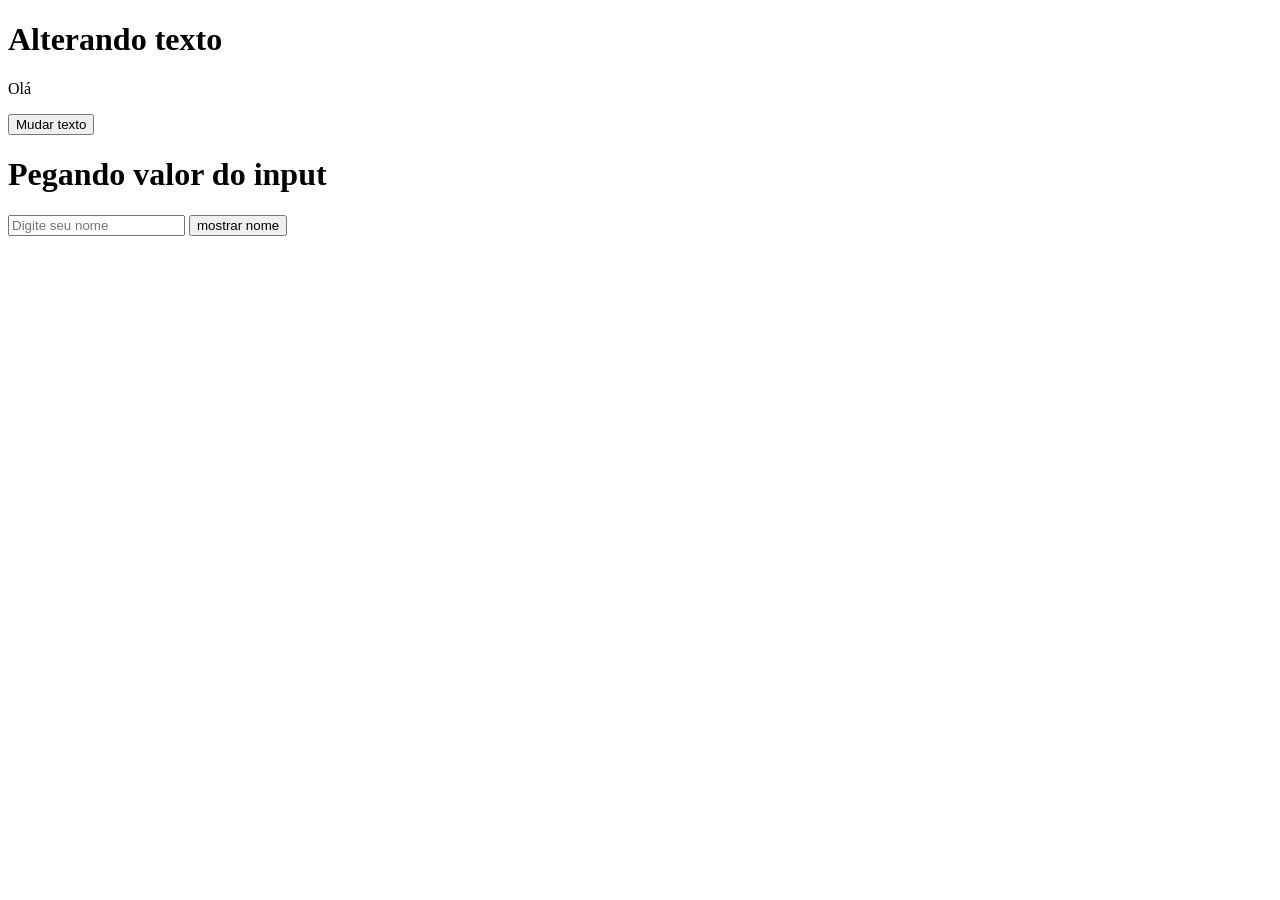
==== praticas-js/index.html @ 42688fa2 "inicio js" ====
<!DOCTYPE html>
<html lang="en">

<head>
    <meta charset="UTF-8">
    <meta http-equiv="X-UA-Compatible" content="IE=edge">
    <meta name="viewport" content="width=p, initial-scale=1.0">
    <title>Document</title>
</head>

<body>
    <h1>Alterando texto</h1>
    <p id="texto">Olá</p>

    <button onclick="mudarTexto()">Mudar texto</button>

    <div>
        <h1>Pegando valor do input</h1>
        <input type="text" id="nome" placeholder="Digite seu nome">

        <button onclick="mostrarNome()">mostrar nome</button>

        <p id="resultado"></p>

    </div>
</body>

<script src="script.js"></script>

</html>
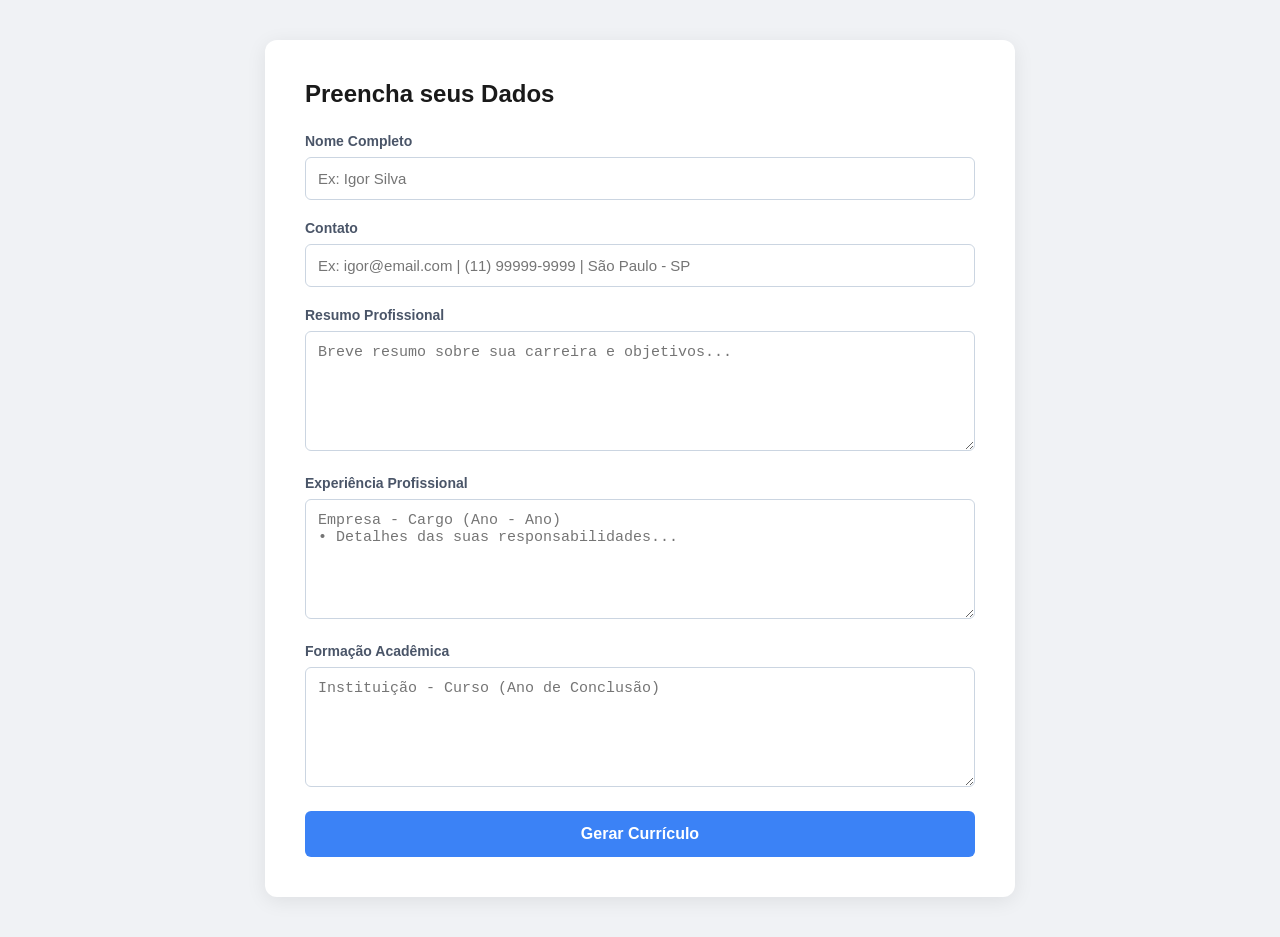
==== commit bcdd9710: "gerador curriculo" ====
--- a/praticas-js/index.html
+++ b/praticas-js/index.html
@@ -1,30 +1,77 @@
 <!DOCTYPE html>
-<html lang="en">
+<html lang="pt-BR">
+<head>
+  <meta charset="UTF-8">
+  <meta name="viewport" content="width=device-width, initial-scale=1.0">
+  <title>Gerador de Currículo</title>
+  <link rel="stylesheet" href="style.css">
+</head>
+<body>
 
-<head>
-    <meta charset="UTF-8">
-    <meta http-equiv="X-UA-Compatible" content="IE=edge">
-    <meta name="viewport" content="width=p, initial-scale=1.0">
-    <title>Document</title>
-</head>
+  <div class="conteiner">
+    <!-- Seção do Formulário -->
+    <section id="secao-formulario">
+      <h2>Preencha seus Dados</h2>
+      <form id="formulario-curriculo">
+        <div class="grupo-campo">
+          <label for="entradaNome">Nome Completo</label>
+          <input type="text" id="entradaNome" placeholder="Ex: Igor Silva" required>
+        </div>
 
-<body>
-    <h1>Alterando texto</h1>
-    <p id="texto">Olá</p>
+        <div class="grupo-campo">
+          <label for="entradaContato">Contato</label>
+          <input type="text" id="entradaContato" placeholder="Ex: igor@email.com | (11) 99999-9999 | São Paulo - SP" required>
+        </div>
 
-    <button onclick="mudarTexto()">Mudar texto</button>
+        <div class="grupo-campo">
+          <label for="entradaResumo">Resumo Profissional</label>
+          <textarea id="entradaResumo" placeholder="Breve resumo sobre sua carreira e objetivos..." required></textarea>
+        </div>
 
-    <div>
-        <h1>Pegando valor do input</h1>
-        <input type="text" id="nome" placeholder="Digite seu nome">
+        <div class="grupo-campo">
+          <label for="entradaExperiencia">Experiência Profissional</label>
+          <textarea id="entradaExperiencia" placeholder="Empresa - Cargo (Ano - Ano)&#10;• Detalhes das suas responsabilidades..." required></textarea>
+        </div>
 
-        <button onclick="mostrarNome()">mostrar nome</button>
+        <div class="grupo-campo">
+          <label for="entradaFormacao">Formação Acadêmica</label>
+          <textarea id="entradaFormacao" placeholder="Instituição - Curso (Ano de Conclusão)" required></textarea>
+        </div>
 
-        <p id="resultado"></p>
+        <button type="button" id="botaoGerar">Gerar Currículo</button>
+      </form>
+    </section>
 
-    </div>
+    <!-- Seção do Currículo Estilizado (Escondida por padrão) -->
+    <section id="secao-curriculo" class="escondido">
+      <div class="cartao-curriculo">
+        <div class="cabecalho-curriculo">
+          <h1 id="curriculoNome"></h1>
+          <p id="curriculoContato"></p>
+        </div>
+
+        <div class="corpo-curriculo">
+          <div class="bloco-curriculo">
+            <h3>Sobre Mim</h3>
+            <p id="curriculoResumo"></p>
+          </div>
+
+          <div class="bloco-curriculo">
+            <h3>Experiência Profissional</h3>
+            <p id="curriculoExperiencia"></p>
+          </div>
+
+          <div class="bloco-curriculo">
+            <h3>Formação Acadêmica</h3>
+            <p id="curriculoFormacao"></p>
+          </div>
+        </div>
+      </div>
+      
+      <button type="button" id="botaoVoltar" class="botao-secundario">← Voltar e Editar</button>
+    </section>
+  </div>
+
+  <script src="script.js"></script>
 </body>
-
-<script src="script.js"></script>
-
 </html>
--- a/praticas-js/style.css
+++ b/praticas-js/style.css
@@ -0,0 +1,155 @@
+/* --- Estilos Globais --- */
+body {
+    font-family: 'Segoe UI', Tahoma, Geneva, Verdana, sans-serif;
+    background-color: #f0f2f5;
+    margin: 0;
+    padding: 40px 20px;
+    display: flex;
+    justify-content: center;
+    align-items: center;
+    min-height: 100vh;
+    box-sizing: border-box;
+  }
+  
+  .conteiner {
+    width: 100%;
+    max-width: 750px;
+  }
+  
+  /* Classe utilitária de exibição */
+  .escondido {
+    display: none !important;
+  }
+  
+  /* --- Estilização do Formulário --- */
+  #secao-formulario {
+    background: #ffffff;
+    padding: 40px;
+    border-radius: 12px;
+    box-shadow: 0 4px 20px rgba(0, 0, 0, 0.08);
+  }
+  
+  h2 {
+    color: #1a1a1a;
+    margin-top: 0;
+    margin-bottom: 25px;
+    font-size: 24px;
+  }
+  
+  .grupo-campo {
+    margin-bottom: 20px;
+  }
+  
+  label {
+    display: block;
+    margin-bottom: 8px;
+    font-weight: 600;
+    color: #4a5568;
+    font-size: 14px;
+  }
+  
+  input[type="text"], textarea {
+    width: 100%;
+    padding: 12px;
+    border: 1px solid #cbd5e1;
+    border-radius: 6px;
+    box-sizing: border-box;
+    font-size: 15px;
+    transition: border-color 0.2s;
+  }
+  
+  input[type="text"]:focus, textarea:focus {
+    outline: none;
+    border-color: #3b82f6;
+  }
+  
+  textarea {
+    resize: vertical;
+    height: 120px;
+  }
+  
+  /* --- Botões --- */
+  button {
+    background-color: #3b82f6;
+    color: white;
+    padding: 14px 20px;
+    border: none;
+    border-radius: 6px;
+    cursor: pointer;
+    font-size: 16px;
+    font-weight: 600;
+    width: 100%;
+    transition: background-color 0.2s;
+  }
+  
+  button:hover {
+    background-color: #2563eb;
+  }
+  
+  .botao-secundario {
+    background-color: #64748b;
+    margin-top: 20px;
+  }
+  
+  .botao-secundario:hover {
+    background-color: #475569;
+  }
+  
+  /* --- O Novo Design do Currículo Exibido --- */
+  .cartao-curriculo {
+    background: #ffffff;
+    border-radius: 12px;
+    box-shadow: 0 10px 30px rgba(0, 0, 0, 0.05);
+    overflow: hidden;
+    border: 1px solid #e2e8f0;
+  }
+  
+  .cabecalho-curriculo {
+    background: #1e293b;
+    color: #ffffff;
+    padding: 40px;
+    text-align: center;
+  }
+  
+  .cabecalho-curriculo h1 {
+    margin: 0 0 10px 0;
+    font-size: 32px;
+    letter-spacing: -0.5px;
+  }
+  
+  .cabecalho-curriculo p {
+    margin: 0;
+    color: #94a3b8;
+    font-size: 15px;
+  }
+  
+  .corpo-curriculo {
+    padding: 40px;
+  }
+  
+  .bloco-curriculo {
+    margin-bottom: 30px;
+  }
+  
+  .bloco-curriculo:last-child {
+    margin-bottom: 0;
+  }
+  
+  .bloco-curriculo h3 {
+    color: #3b82f6;
+    font-size: 16px;
+    text-transform: uppercase;
+    letter-spacing: 1px;
+    margin-top: 0;
+    margin-bottom: 12px;
+    border-bottom: 2px solid #eff6ff;
+    padding-bottom: 6px;
+  }
+  
+  .bloco-curriculo p {
+    margin: 0;
+    color: #334155;
+    font-size: 15px;
+    line-height: 1.6;
+    white-space: pre-line; /* Respeita as quebras de linha digitadas */
+  }
